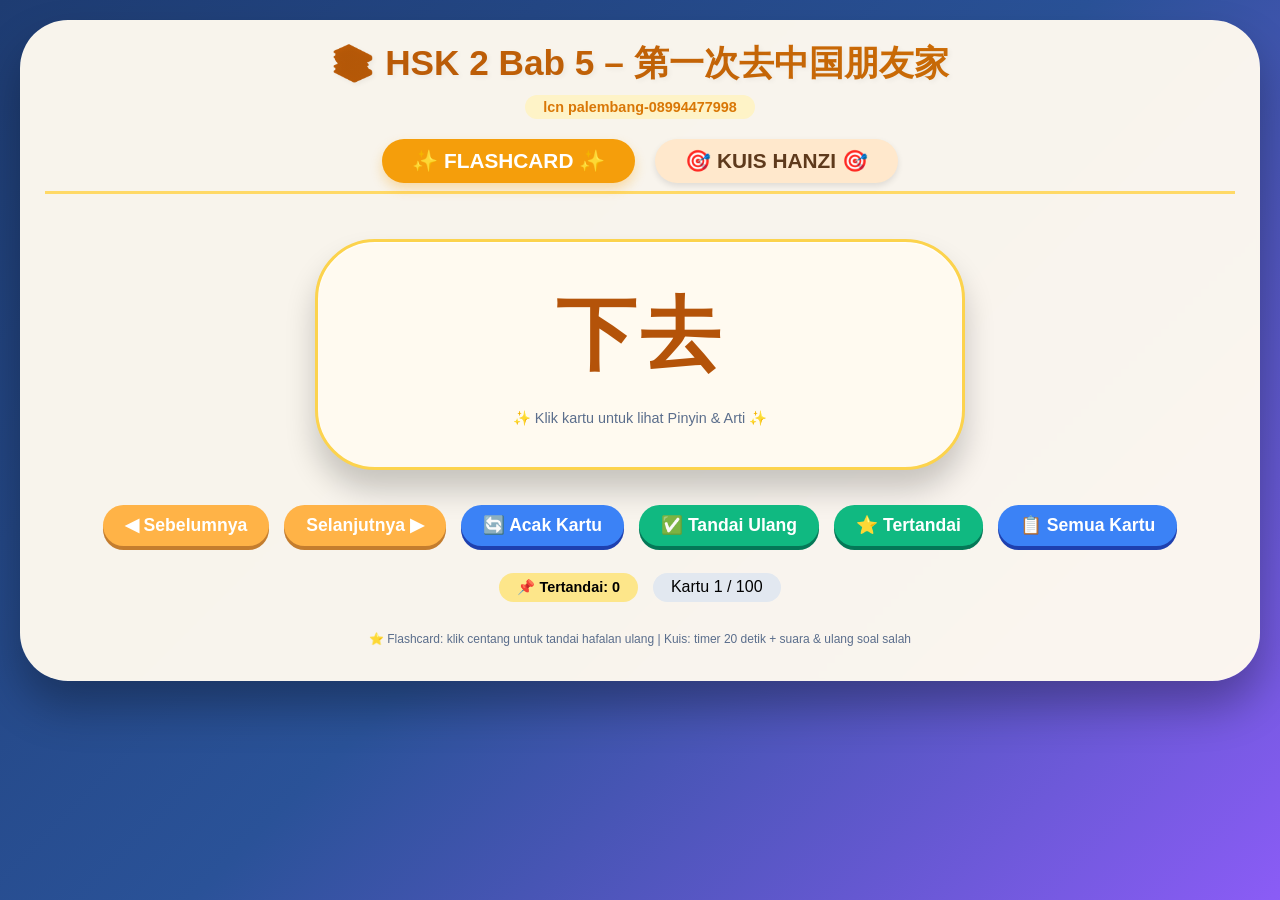
==== data/wo1/KOSAKATA BAB 05.html @ 463c8f55 "Add files via upload" ====
<!DOCTYPE html>
<html lang="id">
<head>
    <meta charset="UTF-8">
    <meta name="viewport" content="width=device-width, initial-scale=1.0, user-scalable=yes">
    <title>HSK 2 Bab 5 - Flashcard & Kuis Interaktif (100 Kosakata)</title>
    <style>
        * {
            margin: 0;
            padding: 0;
            box-sizing: border-box;
            user-select: none;
        }

        body {
            background: linear-gradient(135deg, #1e3c72 0%, #2a5298 50%, #8b5cf6 100%);
            font-family: 'Arial', 'Segoe UI', sans-serif;
            min-height: 100vh;
            padding: 20px;
        }

        .app-container {
            max-width: 1300px;
            margin: 0 auto;
            background: rgba(255, 250, 240, 0.97);
            border-radius: 48px;
            box-shadow: 0 25px 45px rgba(0,0,0,0.3);
            overflow: hidden;
            padding: 20px 25px 35px;
            backdrop-filter: blur(2px);
        }

        .title-section {
            text-align: center;
            margin-bottom: 20px;
        }
        h1 {
            font-size: 2.2rem;
            background: linear-gradient(120deg, #b45309, #d97706);
            background-clip: text;
            -webkit-background-clip: text;
            color: transparent;
            text-shadow: 2px 2px 5px rgba(0,0,0,0.05);
        }
        .watermark {
            font-size: 0.9rem;
            color: #d97706;
            font-weight: bold;
            background: #fef3c7;
            display: inline-block;
            padding: 4px 18px;
            border-radius: 40px;
            margin-top: 8px;
            font-family: 'Arial', sans-serif;
        }

        .tabs {
            display: flex;
            gap: 20px;
            justify-content: center;
            margin-bottom: 25px;
            border-bottom: 3px solid #ffd966;
            padding-bottom: 8px;
        }
        .tab-btn {
            background: #ffe8cc;
            border: none;
            font-size: 1.3rem;
            font-weight: bold;
            padding: 10px 30px;
            border-radius: 60px;
            cursor: pointer;
            transition: 0.2s;
            color: #5e3a1c;
            font-family: 'Arial', sans-serif;
            box-shadow: 0 3px 6px rgba(0,0,0,0.1);
        }
        .tab-btn.active {
            background: #f59e0b;
            color: white;
            box-shadow: 0 6px 12px rgba(245,158,11,0.3);
        }
        .tab-content {
            display: none;
            animation: fade 0.3s ease;
        }
        .tab-content.active {
            display: block;
        }
        @keyframes fade {
            from { opacity: 0; transform: translateY(8px);}
            to { opacity: 1; transform: translateY(0);}
        }

        /* FLASHCARD */
        .flashcard-area {
            display: flex;
            flex-direction: column;
            align-items: center;
        }
        .card {
            background: #fffaf0;
            border-radius: 60px;
            box-shadow: 0 20px 30px rgba(0,0,0,0.2), inset 0 1px 2px white;
            padding: 40px 25px;
            text-align: center;
            width: 100%;
            max-width: 650px;
            margin: 20px auto;
            cursor: pointer;
            transition: 0.2s;
            border: 3px solid #fcd34d;
        }
        .card:hover { transform: scale(1.02); background: #fff5e6; }
        .card-hanzi {
            font-family: 'Simsun', '宋体', 'Times New Roman', serif;
            font-size: 5rem;
            font-weight: 800;
            color: #b45309;
            letter-spacing: 4px;
            margin-bottom: 20px;
            word-break: break-word;
        }
        .card-pinyin {
            font-family: 'Times New Roman', Times, serif;
            font-size: 1.9rem;
            color: #2c5282;
            margin: 12px 0;
            font-weight: 500;
        }
        .card-arti {
            font-family: 'Arial', sans-serif;
            font-size: 1.5rem;
            background: #eef2ff;
            display: inline-block;
            padding: 8px 22px;
            border-radius: 50px;
            color: #1e293b;
        }
        .info-text {
            font-family: 'Arial', sans-serif;
            font-size: 0.9rem;
            margin-top: 12px;
            color: #5b6e8c;
        }
        .nav-buttons {
            display: flex;
            gap: 15px;
            justify-content: center;
            flex-wrap: wrap;
            margin: 15px 0;
        }
        button {
            background: #ffb347;
            border: none;
            padding: 10px 22px;
            font-size: 1.1rem;
            font-weight: bold;
            border-radius: 50px;
            cursor: pointer;
            font-family: 'Arial', sans-serif;
            transition: 0.1s;
            color: white;
            box-shadow: 0 4px 0 #c47d2e;
        }
        button:active {
            transform: translateY(2px);
            box-shadow: 0 1px 0 #c47d2e;
        }
        .shuffle-btn { background: #3b82f6; box-shadow: 0 4px 0 #1e40af; }
        .checklist-btn { background: #10b981; box-shadow: 0 4px 0 #047857; }
        .review-badge {
            margin-top: 12px;
            display: flex;
            gap: 15px;
            justify-content: center;
            flex-wrap: wrap;
        }
        .mark-info {
            background: #fde68a;
            padding: 6px 18px;
            border-radius: 40px;
            font-family: 'Arial', sans-serif;
            font-weight: bold;
            font-size: 0.9rem;
        }
        .counter {
            font-family: 'Arial', sans-serif;
            font-size: 1rem;
            background: #e2e8f0;
            padding: 5px 18px;
            border-radius: 30px;
            display: inline-block;
        }

        /* KUIS */
        .quiz-area { text-align: center; }
        .timer-bar {
            background: #fef9e3;
            padding: 10px 20px;
            border-radius: 60px;
            display: flex;
            align-items: center;
            gap: 15px;
            justify-content: space-between;
            flex-wrap: wrap;
            margin-bottom: 20px;
        }
        .timer-label { font-weight: bold; background: #facc15; padding: 5px 15px; border-radius: 40px; }
        .progress-container { flex: 2; background-color: #e2e8f0; border-radius: 30px; height: 18px; overflow: hidden; }
        .time-progress { width: 100%; height: 100%; background: linear-gradient(90deg, #10b981, #34d399); border-radius: 30px; transition: width 0.1s linear; }
        .time-warning { background: linear-gradient(90deg, #ef4444, #f97316); }
        .timer-digit { font-family: monospace; font-size: 1.6rem; font-weight: 800; background: #0f172a; color: #fef9c3; padding: 4px 18px; border-radius: 50px; min-width: 100px; }
        .quiz-question { background: #fffbeb; border-radius: 70px; padding: 25px; margin: 15px 0; box-shadow: 0 10px 15px rgba(0,0,0,0.1); }
        .quiz-arti { font-family: 'Arial', sans-serif; font-size: 2rem; font-weight: bold; color: #7b341e; background: #fed7aa; display: inline-block; padding: 10px 30px; border-radius: 60px; }
        .options-grid { display: grid; grid-template-columns: repeat(auto-fit, minmax(180px, 1fr)); gap: 18px; margin: 25px 0; }
        .quiz-option {
            font-family: 'Simsun', '宋体', serif;
            font-size: 1.5rem;
            font-weight: bold;
            background: linear-gradient(145deg, #fef9e3, #fff2df);
            border: 3px solid #fbbf24;
            border-radius: 70px;
            padding: 14px 8px;
            cursor: pointer;
            transition: 0.1s;
            text-align: center;
            color: #3b2b1f;
            box-shadow: 0 5px 0 #eab308;
        }
        .quiz-option:hover:not(:disabled) { transform: translateY(-2px); background: #fff0cc; }
        .quiz-option:active:not(:disabled) { transform: translateY(2px); box-shadow: 0 2px 0 #eab308; }
        .disabled-opt { opacity: 0.6; cursor: not-allowed; }
        .feedback { font-family: 'Arial', sans-serif; font-size: 1.2rem; padding: 12px; border-radius: 50px; margin: 15px 0; background: #f1f5f9; font-weight: bold; }
        .score-area { font-family: 'Arial', sans-serif; font-size: 1.2rem; background: #facc15; display: inline-block; padding: 6px 22px; border-radius: 40px; margin-bottom: 12px; }
        .quiz-buttons { display: flex; gap: 12px; justify-content: center; flex-wrap: wrap; }
        .next-quiz { background: #10b981; box-shadow: 0 4px 0 #047857; }
        .reset-quiz { background: #ef4444; box-shadow: 0 4px 0 #b91c1c; }
        .repeat-wrong { background: #8b5cf6; box-shadow: 0 4px 0 #5b21b6; }
        footer { text-align: center; margin-top: 30px; font-size: 0.75rem; color: #5b6e8c; }

        @media (max-width: 640px) {
            .card-hanzi { font-size: 3rem; }
            .quiz-arti { font-size: 1.4rem; }
            .quiz-option { font-size: 1.1rem; padding: 10px 5px; }
            .tab-btn { font-size: 1rem; padding: 6px 18px; }
        }
    </style>
</head>
<body>
<div class="app-container">
    <div class="title-section">
        <h1>📚 HSK 2 Bab 5 – 第一次去中国朋友家</h1>
        <div class="watermark">lcn palembang-08994477998</div>
    </div>

    <div class="tabs">
        <button class="tab-btn active" data-tab="flashcard">✨ FLASHCARD ✨</button>
        <button class="tab-btn" data-tab="quiz">🎯 KUIS HANZI 🎯</button>
    </div>

    <!-- FLASHCARD TAB -->
    <div id="flashcardTab" class="tab-content active">
        <div class="flashcard-area">
            <div class="card" id="flashcardCard">
                <div class="card-hanzi" id="cardHanzi">...</div>
                <div class="card-pinyin" id="cardPinyin" style="display: none;"></div>
                <div class="card-arti" id="cardArti" style="display: none;"></div>
                <div class="info-text">✨ Klik kartu untuk lihat Pinyin & Arti ✨</div>
            </div>
            <div class="nav-buttons">
                <button id="prevCardBtn">◀ Sebelumnya</button>
                <button id="nextCardBtn">Selanjutnya ▶</button>
                <button id="shuffleFlashBtn" class="shuffle-btn">🔄 Acak Kartu</button>
                <button id="markReviewBtn" class="checklist-btn">✅ Tandai Ulang</button>
                <button id="showMarkedBtn" class="checklist-btn">⭐ Tertandai</button>
                <button id="showAllFlashBtn" class="shuffle-btn">📋 Semua Kartu</button>
            </div>
            <div class="review-badge">
                <span class="mark-info" id="markedCountBadge">📌 Tertandai: 0</span>
                <span class="counter" id="flashCounter">Kartu 1 / 100</span>
            </div>
        </div>
    </div>

    <!-- KUIS TAB -->
    <div id="quizTab" class="tab-content">
        <div class="quiz-area">
            <div class="score-area">🏆 SKOR: <span id="quizScore">0</span> / <span id="totalQuizCount">100</span></div>
            <div class="timer-bar">
                <span class="timer-label">⏱ WAKTU</span>
                <div class="progress-container">
                    <div class="time-progress" id="timeProgress" style="width: 100%;"></div>
                </div>
                <span class="timer-digit" id="timerDisplay">20 detik</span>
            </div>
            <div class="quiz-question">
                <div class="quiz-arti" id="questionArti">Memperkenalkan</div>
            </div>
            <div class="options-grid" id="quizOptionsGrid"></div>
            <div class="feedback" id="quizFeedback">🌸 Pilih Hanzi yang sesuai dengan arti di atas 🌸</div>
            <div class="quiz-buttons">
                <button id="nextQuizBtn" class="next-quiz">▶ Soal Berikutnya</button>
                <button id="resetQuizBtn" class="reset-quiz">🔄 Mulai Baru</button>
                <button id="repeatWrongBtn" class="repeat-wrong">🔁 Ulangi Soal Salah</button>
            </div>
        </div>
    </div>
    <footer>⭐ Flashcard: klik centang untuk tandai hafalan ulang | Kuis: timer 20 detik + suara & ulang soal salah</footer>
</div>

<script>
    // ======================= DATA KOSAKATA (100 item dari file) =======================
    const vocabulary = [
        { hanzi: "下去", pinyin: "xiàqù", arti: "turun ke bawah" },
        { hanzi: "上来", pinyin: "shànglái", arti: "naik ke atas" },
        { hanzi: "进去", pinyin: "jìnqù", arti: "masuk ke dalam" },
        { hanzi: "出来", pinyin: "chūlái", arti: "keluar" },
        { hanzi: "过来", pinyin: "guòlái", arti: "datang ke sini" },
        { hanzi: "起来", pinyin: "qǐlái", arti: "bangun; berdiri" },
        { hanzi: "进来", pinyin: "jìnlái", arti: "masuk ke sini" },
        { hanzi: "下去 (等)", pinyin: "xiàqù", arti: "turun ke bawah (arah menjauh)" },
        { hanzi: "回去", pinyin: "huíqù", arti: "kembali ke sana" },
        { hanzi: "拿出来", pinyin: "ná chūlái", arti: "mengeluarkan (dari dalam)" },
        { hanzi: "送过来", pinyin: "sòng guòlái", arti: "mengirim ke sini" },
        { hanzi: "拿来", pinyin: "ná lái", arti: "membawa ke sini" },
        { hanzi: "送去", pinyin: "sòng qù", arti: "mengirim ke sana" },
        { hanzi: "买回来", pinyin: "mǎi huílái", arti: "membeli lalu kembali" },
        { hanzi: "走回去", pinyin: "zǒu huíqù", arti: "berjalan kembali ke sana" },
        { hanzi: "快", pinyin: "kuài", arti: "cepat" },
        { hanzi: "慢", pinyin: "màn", arti: "lambat" },
        { hanzi: "晚", pinyin: "wǎn", arti: "terlambat" },
        { hanzi: "时间", pinyin: "shíjiān", arti: "waktu" },
        { hanzi: "第一次", pinyin: "dì-yī cì", arti: "pertama kali" },
        { hanzi: "中国朋友", pinyin: "Zhōngguó péngyou", arti: "teman Tiongkok" },
        { hanzi: "男朋友", pinyin: "nánpéngyou", arti: "pacar laki-laki" },
        { hanzi: "女朋友", pinyin: "nǚpéngyou", arti: "pacar perempuan" },
        { hanzi: "家", pinyin: "jiā", arti: "rumah" },
        { hanzi: "楼下", pinyin: "lóuxià", arti: "bawah gedung" },
        { hanzi: "楼上", pinyin: "lóushàng", arti: "atas gedung" },
        { hanzi: "下面", pinyin: "xiàmiàn", arti: "di bawah" },
        { hanzi: "上面", pinyin: "shàngmiàn", arti: "di atas" },
        { hanzi: "外面", pinyin: "wàimiàn", arti: "di luar" },
        { hanzi: "里面", pinyin: "lǐmiàn", arti: "di dalam" },
        { hanzi: "前边", pinyin: "qiánbian", arti: "di depan" },
        { hanzi: "后边", pinyin: "hòubian", arti: "di belakang" },
        { hanzi: "等", pinyin: "děng", arti: "menunggu" },
        { hanzi: "已经", pinyin: "yǐjīng", arti: "sudah" },
        { hanzi: "还没", pinyin: "hái méi", arti: "masih belum" },
        { hanzi: "都……了", pinyin: "dōu...le", arti: "sudah (penekanan)" },
        { hanzi: "介绍", pinyin: "jièshào", arti: "memperkenalkan" },
        { hanzi: "爷爷", pinyin: "yéye", arti: "kakek" },
        { hanzi: "奶奶", pinyin: "nǎinai", arti: "nenek" },
        { hanzi: "孩子", pinyin: "háizi", arti: "anak" },
        { hanzi: "礼物", pinyin: "lǐwù", arti: "hadiah" },
        { hanzi: "准备", pinyin: "zhǔnbèi", arti: "menyiapkan" },
        { hanzi: "客气", pinyin: "kèqi", arti: "sungkan; sopan" },
        { hanzi: "奶茶", pinyin: "nǎichá", arti: "teh susu" },
        { hanzi: "跟", pinyin: "gēn", arti: "dengan; bersama" },
        { hanzi: "走", pinyin: "zǒu", arti: "berjalan" },
        { hanzi: "酒店", pinyin: "jiǔdiàn", arti: "hotel" },
        { hanzi: "商场", pinyin: "shāngchǎng", arti: "pusat perbelanjaan" },
        { hanzi: "超市", pinyin: "chāoshì", arti: "supermarket" },
        { hanzi: "书店", pinyin: "shūdiàn", arti: "toko buku" },
        { hanzi: "水果店", pinyin: "shuǐguǒ diàn", arti: "toko buah" },
        { hanzi: "奶茶店", pinyin: "nǎichá diàn", arti: "kedai teh susu" },
        { hanzi: "火车站", pinyin: "huǒchē zhàn", arti: "stasiun kereta" },
        { hanzi: "公交站", pinyin: "gōngjiāo zhàn", arti: "halte bus" },
        { hanzi: "请进", pinyin: "qǐng jìn", arti: "silakan masuk" },
        { hanzi: "等车", pinyin: "děng chē", arti: "menunggu bus" },
        { hanzi: "起床", pinyin: "qǐ chuáng", arti: "bangun tidur" },
        { hanzi: "做菜", pinyin: "zuò cài", arti: "memasak" },
        { hanzi: "洗水果", pinyin: "xǐ shuǐguǒ", arti: "mencuci buah" },
        { hanzi: "拿书", pinyin: "ná shū", arti: "mengambil buku" },
        { hanzi: "送礼物", pinyin: "sòng lǐwù", arti: "memberi hadiah" },
        { hanzi: "准备饭", pinyin: "zhǔnbèi fàn", arti: "menyiapkan makanan" },
        { hanzi: "好吃", pinyin: "hǎochī", arti: "enak (makanan)" },
        { hanzi: "好喝", pinyin: "hǎohē", arti: "enak (minuman)" },
        { hanzi: "好看", pinyin: "hǎokàn", arti: "bagus (penampilan)" },
        { hanzi: "漂亮", pinyin: "piàoliang", arti: "cantik" },
        { hanzi: "累", pinyin: "lèi", arti: "lelah" },
        { hanzi: "生病", pinyin: "shēngbìng", arti: "sakit" },
        { hanzi: "休息", pinyin: "xiūxi", arti: "istirahat" },
        { hanzi: "上班", pinyin: "shàngbān", arti: "pergi kerja" },
        { hanzi: "下班", pinyin: "xiàbān", arti: "pulang kerja" },
        { hanzi: "开车", pinyin: "kāichē", arti: "mengemudi" },
        { hanzi: "坐车", pinyin: "zuò chē", arti: "naik kendaraan" },
        { hanzi: "打车", pinyin: "dǎchē", arti: "naik taksi" },
        { hanzi: "坐公交车", pinyin: "zuò gōngjiāochē", arti: "naik bus" },
        { hanzi: "回来", pinyin: "huílai", arti: "kembali ke sini" },
        { hanzi: "回去", pinyin: "huíqù", arti: "kembali ke sana" },
        { hanzi: "过来", pinyin: "guòlái", arti: "datang ke sini" },
        { hanzi: "过去", pinyin: "guòqù", arti: "pergi ke sana" },
        { hanzi: "进来", pinyin: "jìnlái", arti: "masuk ke sini" },
        { hanzi: "进去", pinyin: "jìnqù", arti: "masuk ke sana" },
        { hanzi: "出来", pinyin: "chūlái", arti: "keluar ke sini" },
        { hanzi: "出去", pinyin: "chūqù", arti: "keluar ke sana" },
        { hanzi: "上来", pinyin: "shànglái", arti: "naik ke sini" },
        { hanzi: "上去", pinyin: "shàngqù", arti: "naik ke sana" },
        { hanzi: "下来", pinyin: "xiàlái", arti: "turun ke sini" },
        { hanzi: "下去", pinyin: "xiàqù", arti: "turun ke sana" },
        { hanzi: "起来", pinyin: "qǐlái", arti: "bangun; berdiri" },
        { hanzi: "走回", pinyin: "zǒu huí", arti: "berjalan kembali" },
        { hanzi: "拿出", pinyin: "ná chū", arti: "mengeluarkan" },
        { hanzi: "送给", pinyin: "sòng gěi", arti: "memberikan kepada" },
        { hanzi: "买给", pinyin: "mǎi gěi", arti: "membelikan untuk" },
        { hanzi: "为什么", pinyin: "wèishénme", arti: "mengapa" },
        { hanzi: "因为……所以", pinyin: "yīnwèi...suǒyǐ", arti: "karena...sehingga" },
        { hanzi: "都……了", pinyin: "dōu...le", arti: "sudah (penekanan)" },
        { hanzi: "别", pinyin: "bié", arti: "jangan" },
        { hanzi: "快点儿", pinyin: "kuài diǎnr", arti: "cepat sedikit" },
        { hanzi: "慢点儿", pinyin: "màn diǎnr", arti: "pelan sedikit" },
        { hanzi: "一会儿", pinyin: "yīhuìr", arti: "sebentar lagi" },
        { hanzi: "没事", pinyin: "méi shì", arti: "tidak apa-apa" }
    ];
    const TOTAL_VOCAB = vocabulary.length;

    // ========== FLASHCARD DENGAN CHECKLIST ==========
    let currentDisplayList = [...vocabulary];
    let currentFlashIndex = 0;
    let isFlipped = false;
    let markedIndices = new Set();

    function updateMarkedBadge() { document.getElementById("markedCountBadge").innerText = `📌 Tertandai: ${markedIndices.size}`; }
    function shuffleArray(arr) { for (let i = arr.length - 1; i > 0; i--) { const j = Math.floor(Math.random() * (i + 1)); [arr[i], arr[j]] = [arr[j], arr[i]]; } return arr; }
    function renderFlashcard() {
        if (currentDisplayList.length === 0) { document.getElementById("cardHanzi").innerText = "Tidak ada kartu"; return; }
        const item = currentDisplayList[currentFlashIndex];
        document.getElementById("cardHanzi").innerText = item.hanzi;
        const pinyinEl = document.getElementById("cardPinyin");
        const artiEl = document.getElementById("cardArti");
        if (!isFlipped) { pinyinEl.style.display = "none"; artiEl.style.display = "none"; }
        else { pinyinEl.style.display = "block"; artiEl.style.display = "inline-block"; pinyinEl.innerText = item.pinyin; artiEl.innerText = item.arti; }
        document.getElementById("flashCounter").innerText = `Kartu ${currentFlashIndex+1} / ${currentDisplayList.length}`;
    }
    function flipCard() { isFlipped = !isFlipped; renderFlashcard(); }
    function nextFlash() { if(currentDisplayList.length){ currentFlashIndex = (currentFlashIndex+1)%currentDisplayList.length; isFlipped=false; renderFlashcard(); } }
    function prevFlash() { if(currentDisplayList.length){ currentFlashIndex = (currentFlashIndex-1+currentDisplayList.length)%currentDisplayList.length; isFlipped=false; renderFlashcard(); } }
    function toggleMarkCurrent() {
        if(currentDisplayList.length===0) return;
        const currentVoc = currentDisplayList[currentFlashIndex];
        const origIdx = vocabulary.findIndex(v => v.hanzi === currentVoc.hanzi && v.pinyin === currentVoc.pinyin);
        if(origIdx !== -1){
            if(markedIndices.has(origIdx)) markedIndices.delete(origIdx);
            else markedIndices.add(origIdx);
            updateMarkedBadge();
            alert(markedIndices.has(origIdx) ? `✅ ${currentVoc.hanzi} ditandai ulang` : `❌ ${currentVoc.hanzi} dihapus dari tandai`);
        }
    }
    function showMarkedOnly() {
        const markedVoc = [];
        for(let idx of markedIndices) markedVoc.push(vocabulary[idx]);
        if(markedVoc.length===0){ alert("Belum ada kartu ditandai. Klik ✅ Tandai Ulang pada kartu."); return; }
        currentDisplayList = [...markedVoc];
        currentFlashIndex = 0; isFlipped=false; renderFlashcard();
    }
    function showAllFlash() { currentDisplayList = [...vocabulary]; currentFlashIndex=0; isFlipped=false; renderFlashcard(); }
    function shuffleFlash() { currentDisplayList = shuffleArray([...currentDisplayList]); currentFlashIndex=0; isFlipped=false; renderFlashcard(); }

    // ========== KUIS DENGAN TIMER, SUARA, ULANG SALAH ==========
    let audioCtx = null;
    function initAudio() { if(!audioCtx) audioCtx = new (window.AudioContext||window.webkitAudioContext)(); return audioCtx; }
    function playTone(freq, dur, vol=0.2) { let ctx=initAudio(); if(ctx.state==='suspended') ctx.resume().then(()=>_play(ctx,freq,dur,vol)).catch(e=>{}); else _play(ctx,freq,dur,vol); }
    function _play(ctx,freq,dur,vol){ let osc=ctx.createOscillator(), gain=ctx.createGain(); osc.connect(gain); gain.connect(ctx.destination); osc.frequency.value=freq; gain.gain.value=vol; osc.start(); gain.gain.exponentialRampToValueAtTime(0.0001, ctx.currentTime+dur); osc.stop(ctx.currentTime+dur); }
    function playCorrect() { playTone(880,0.12,0.25); setTimeout(()=>playTone(1100,0.2,0.25),130); setTimeout(()=>playTone(1320,0.25,0.2),280); }
    function playWrong() { let ctx=initAudio(); if(ctx.state==='suspended') ctx.resume().then(()=>_playWrong(ctx)).catch(e=>{}); else _playWrong(ctx); }
    function _playWrong(ctx){ let osc=ctx.createOscillator(), gain=ctx.createGain(); osc.connect(gain); gain.connect(ctx.destination); osc.frequency.value=220; gain.gain.value=0.35; osc.start(); let lfo=ctx.createOscillator(), lfoG=ctx.createGain(); lfo.connect(lfoG); lfoG.connect(gain.gain); lfo.frequency.value=18; lfoG.gain.value=0.25; lfo.start(); gain.gain.exponentialRampToValueAtTime(0.0001, ctx.currentTime+0.5); osc.stop(ctx.currentTime+0.5); lfo.stop(ctx.currentTime+0.5); }

    let quizQuestionsOrder = [];
    let currentQIndex = 0;
    let quizScore = 0;
    let quizAnswered = false;
    let timerInterval = null;
    let timeLeft = 20;
    let currentQuestionVocab = null;
    let currentOptions = [];
    let wrongIndices = [];
    let quizMode = "normal";
    let repeatList = [];

    const quizScoreSpan = document.getElementById("quizScore");
    const totalQuizSpan = document.getElementById("totalQuizCount");
    const questionArtiSpan = document.getElementById("questionArti");
    const optionsGrid = document.getElementById("quizOptionsGrid");
    const quizFeedback = document.getElementById("quizFeedback");
    const nextQuizBtn = document.getElementById("nextQuizBtn");
    const resetQuizBtn = document.getElementById("resetQuizBtn");
    const repeatWrongBtn = document.getElementById("repeatWrongBtn");
    const timeProgress = document.getElementById("timeProgress");
    const timerDisplaySpan = document.getElementById("timerDisplay");

    function stopTimer() { if(timerInterval) clearInterval(timerInterval); timerInterval=null; }
    function startTimer() {
        timeLeft=20; updateTimerUI();
        timerInterval = setInterval(()=>{
            if(quizAnswered) return;
            if(timeLeft<=1){ if(!quizAnswered) finishAnswer(false, true); }
            else { timeLeft--; updateTimerUI(); }
        },1000);
    }
    function updateTimerUI() {
        timerDisplaySpan.innerText = `${timeLeft} detik`;
        let percent = (timeLeft/20)*100;
        timeProgress.style.width=`${percent}%`;
        if(timeLeft<=5) timeProgress.classList.add("time-warning");
        else timeProgress.classList.remove("time-warning");
    }

    function generateOptions(correctHanzi, correctIdx) {
        let others = vocabulary.filter((_,i)=> i!==correctIdx).map(v=>v.hanzi);
        others = shuffleArray([...others]);
        let opts = [correctHanzi];
        for(let i=0; i<Math.min(3, others.length); i++) opts.push(others[i]);
        return shuffleArray(opts);
    }
    function renderQuizOptions() {
        optionsGrid.innerHTML = "";
        currentOptions.forEach(opt => {
            let btn = document.createElement("button");
            btn.className = "quiz-option";
            btn.innerText = opt;
            btn.style.fontFamily = "'Simsun', '宋体', serif";
            btn.addEventListener("click", () => checkAnswer(opt));
            optionsGrid.appendChild(btn);
        });
    }
    function enableOptions(enable) {
        document.querySelectorAll(".quiz-option").forEach(btn => {
            if(enable) { btn.disabled=false; btn.classList.remove("disabled-opt"); }
            else { btn.disabled=true; btn.classList.add("disabled-opt"); }
        });
    }
    function finishAnswer(isCorrect, isTimeout=false) {
        if(quizAnswered) return;
        quizAnswered=true;
        stopTimer();
        if(isCorrect) { playCorrect(); quizScore++; updateQuizUI(); quizFeedback.innerHTML="✅ BENAR! +1 poin ✅"; quizFeedback.style.background="#d1fae5"; }
        else { playWrong(); quizFeedback.innerHTML=`❌ SALAH! Hanzi benar: "${currentQuestionVocab.hanzi}" ❌`; quizFeedback.style.background="#fee2e2";
            if(quizMode==="normal" && !isTimeout) { let wrongIdx = quizQuestionsOrder[currentQIndex]; if(!wrongIndices.includes(wrongIdx)) wrongIndices.push(wrongIdx); } }
        enableOptions(false);
    }
    function checkAnswer(selected) { if(quizAnswered) return; let isCorrect = (selected === currentQuestionVocab.hanzi); finishAnswer(isCorrect, false); }
    function updateQuizUI() { quizScoreSpan.innerText = quizScore; totalQuizSpan.innerText = (quizMode==="repeat"? repeatList.length : TOTAL_VOCAB); }
    function loadQuizQuestion() {
        if(quizMode==="normal" && currentQIndex >= quizQuestionsOrder.length) { endQuiz(); return; }
        if(quizMode==="repeat" && currentQIndex >= repeatList.length) { endQuiz(); return; }
        let vocabIdx = (quizMode==="normal") ? quizQuestionsOrder[currentQIndex] : repeatList[currentQIndex];
        currentQuestionVocab = vocabulary[vocabIdx];
        questionArtiSpan.innerText = currentQuestionVocab.arti;
        currentOptions = generateOptions(currentQuestionVocab.hanzi, vocabIdx);
        renderQuizOptions();
        quizAnswered=false;
        enableOptions(true);
        quizFeedback.innerHTML = "🌸 Pilih Hanzi yang tepat! 🌸";
        quizFeedback.style.background="#f1f5f9";
        stopTimer(); startTimer();
    }
    function nextQuiz() {
        if(!quizAnswered && currentQIndex < (quizMode==="normal"?quizQuestionsOrder.length:repeatList.length)) {
            quizFeedback.innerHTML = "⚠️ Jawab dulu sebelum lanjut! ⚠️"; quizFeedback.style.background="#fef3c7";
            setTimeout(()=>{ if(!quizAnswered) quizFeedback.style.background="#f1f5f9"; },800);
            return;
        }
        currentQIndex++;
        if((quizMode==="normal" && currentQIndex<quizQuestionsOrder.length) || (quizMode==="repeat" && currentQIndex<repeatList.length))
            loadQuizQuestion();
        else endQuiz();
    }
    function endQuiz() {
        stopTimer(); enableOptions(false);
        if(quizMode==="normal"){
            if(wrongIndices.length>0) quizFeedback.innerHTML = `🎉 Selesai! Skor: ${quizScore}/${quizQuestionsOrder.length}. Kamu salah ${wrongIndices.length} soal. Tekan "Ulangi Soal Salah" untuk perbaiki. 🎉`;
            else quizFeedback.innerHTML = `🎉 SEMPURNA! Skor: ${quizScore}/${quizQuestionsOrder.length} 🎉`;
        } else {
            quizFeedback.innerHTML = `🔁 Latihan ulang selesai! Skor: ${quizScore}/${repeatList.length}. Tekan "Mulai Baru" untuk sesi baru. 🔁`;
        }
        questionArtiSpan.innerText = "✨ Kuis Selesai ✨";
        nextQuizBtn.disabled = true;
    }
    function resetQuiz() {
        stopTimer(); quizMode="normal"; wrongIndices=[];
        let indices = Array.from({length:TOTAL_VOCAB}, (_,i)=>i);
        quizQuestionsOrder = shuffleArray([...indices]);
        currentQIndex=0; quizScore=0; quizAnswered=false;
        updateQuizUI(); loadQuizQuestion(); nextQuizBtn.disabled=false;
    }
    function repeatWrong() {
        if(wrongIndices.length===0){ quizFeedback.innerHTML="✨ Tidak ada soal salah! Kamu hebat ✨"; return; }
        stopTimer(); quizMode="repeat"; repeatList = [...wrongIndices];
        currentQIndex=0; quizScore=0; quizAnswered=false;
        updateQuizUI(); loadQuizQuestion(); nextQuizBtn.disabled=false;
        quizFeedback.innerHTML = "🔁 Mode Ulang Soal Salah. Kerjakan dengan baik! 🔁";
    }

    // ========== EVENT LISTENERS ==========
    document.getElementById("flashcardCard").addEventListener("click", flipCard);
    document.getElementById("prevCardBtn").addEventListener("click", prevFlash);
    document.getElementById("nextCardBtn").addEventListener("click", nextFlash);
    document.getElementById("shuffleFlashBtn").addEventListener("click", shuffleFlash);
    document.getElementById("markReviewBtn").addEventListener("click", toggleMarkCurrent);
    document.getElementById("showMarkedBtn").addEventListener("click", showMarkedOnly);
    document.getElementById("showAllFlashBtn").addEventListener("click", showAllFlash);
    nextQuizBtn.addEventListener("click", nextQuiz);
    resetQuizBtn.addEventListener("click", resetQuiz);
    repeatWrongBtn.addEventListener("click", repeatWrong);

    // Tab switching
    document.querySelectorAll(".tab-btn").forEach(btn=>{
        btn.addEventListener("click",()=>{
            let tab = btn.getAttribute("data-tab");
            document.getElementById("flashcardTab").classList.toggle("active", tab==="flashcard");
            document.getElementById("quizTab").classList.toggle("active", tab==="quiz");
            document.querySelectorAll(".tab-btn").forEach(b=>b.classList.remove("active"));
            btn.classList.add("active");
        });
    });

    // Inisialisasi
    function init() {
        showAllFlash();
        updateMarkedBadge();
        resetQuiz();
        document.body.addEventListener("click", ()=>{
            if(audioCtx && audioCtx.state==='suspended') audioCtx.resume();
        }, {once:true});
    }
    init();
</script>
</body>
</html>
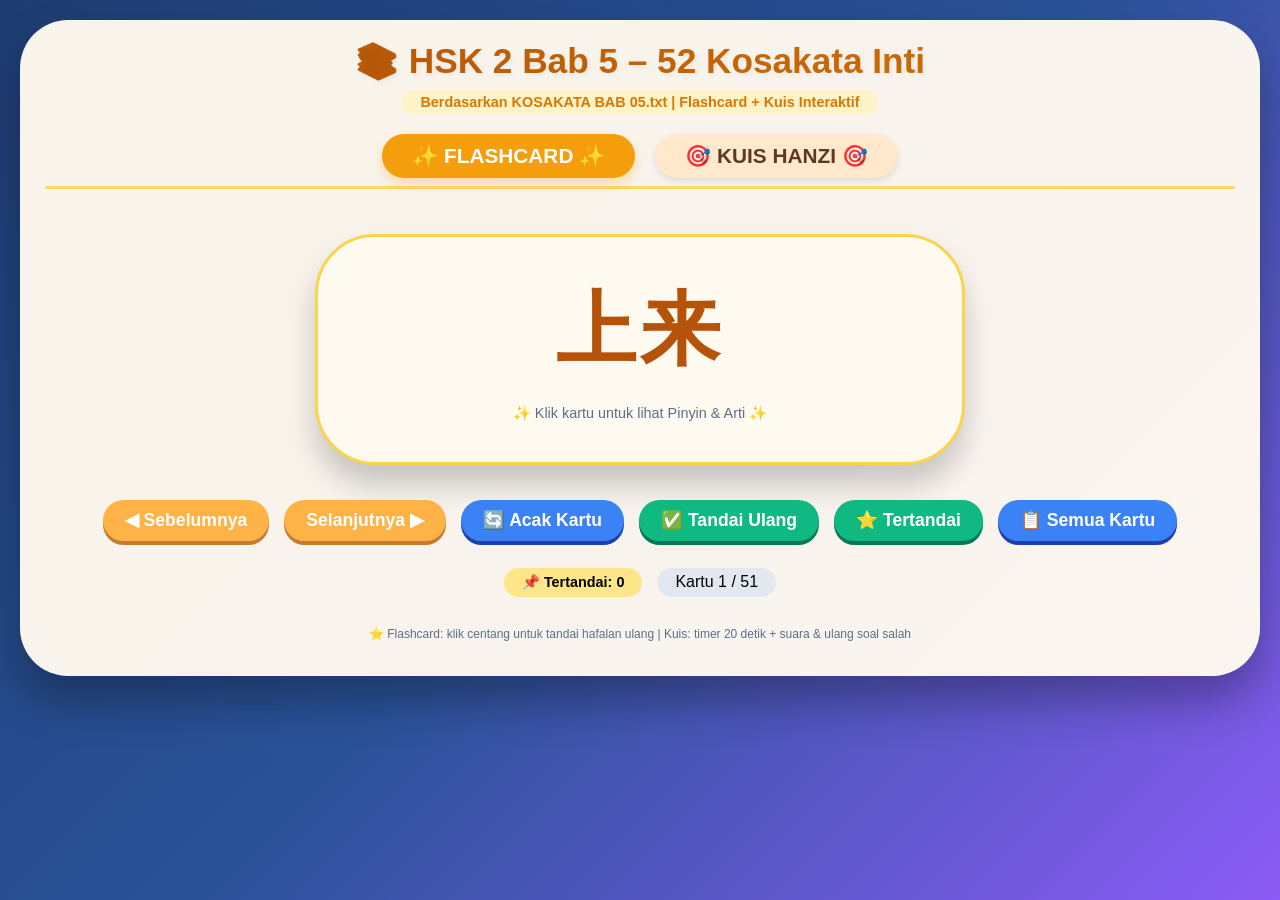
==== commit f6ab739a: "Add files via upload" ====
--- a/data/wo1/KOSAKATA BAB 05.html
+++ b/data/wo1/KOSAKATA BAB 05.html
@@ -3,7 +3,7 @@
 <head>
     <meta charset="UTF-8">
     <meta name="viewport" content="width=device-width, initial-scale=1.0, user-scalable=yes">
-    <title>HSK 2 Bab 5 - Flashcard & Kuis Interaktif (100 Kosakata)</title>
+    <title>HSK 2 Bab 5 - 52 Kosakata | Flashcard & Kuis Interaktif</title>
     <style>
         * {
             margin: 0;
@@ -250,8 +250,8 @@
 <body>
 <div class="app-container">
     <div class="title-section">
-        <h1>📚 HSK 2 Bab 5 – 第一次去中国朋友家</h1>
-        <div class="watermark">lcn palembang-08994477998</div>
+        <h1>📚 HSK 2 Bab 5 – 52 Kosakata Inti</h1>
+        <div class="watermark">Berdasarkan KOSAKATA BAB 05.txt | Flashcard + Kuis Interaktif</div>
     </div>
 
     <div class="tabs">
@@ -278,7 +278,7 @@
             </div>
             <div class="review-badge">
                 <span class="mark-info" id="markedCountBadge">📌 Tertandai: 0</span>
-                <span class="counter" id="flashCounter">Kartu 1 / 100</span>
+                <span class="counter" id="flashCounter">Kartu 1 / 52</span>
             </div>
         </div>
     </div>
@@ -286,7 +286,7 @@
     <!-- KUIS TAB -->
     <div id="quizTab" class="tab-content">
         <div class="quiz-area">
-            <div class="score-area">🏆 SKOR: <span id="quizScore">0</span> / <span id="totalQuizCount">100</span></div>
+            <div class="score-area">🏆 SKOR: <span id="quizScore">0</span> / <span id="totalQuizCount">52</span></div>
             <div class="timer-bar">
                 <span class="timer-label">⏱ WAKTU</span>
                 <div class="progress-container">
@@ -310,108 +310,59 @@
 </div>
 
 <script>
-    // ======================= DATA KOSAKATA (100 item dari file) =======================
+    // ======================= DATA KOSAKATA (52 item dari KOSAKATA BAB 05.txt) =======================
     const vocabulary = [
-        { hanzi: "下去", pinyin: "xiàqù", arti: "turun ke bawah" },
-        { hanzi: "上来", pinyin: "shànglái", arti: "naik ke atas" },
-        { hanzi: "进去", pinyin: "jìnqù", arti: "masuk ke dalam" },
-        { hanzi: "出来", pinyin: "chūlái", arti: "keluar" },
-        { hanzi: "过来", pinyin: "guòlái", arti: "datang ke sini" },
-        { hanzi: "起来", pinyin: "qǐlái", arti: "bangun; berdiri" },
-        { hanzi: "进来", pinyin: "jìnlái", arti: "masuk ke sini" },
-        { hanzi: "下去 (等)", pinyin: "xiàqù", arti: "turun ke bawah (arah menjauh)" },
-        { hanzi: "回去", pinyin: "huíqù", arti: "kembali ke sana" },
-        { hanzi: "拿出来", pinyin: "ná chūlái", arti: "mengeluarkan (dari dalam)" },
-        { hanzi: "送过来", pinyin: "sòng guòlái", arti: "mengirim ke sini" },
-        { hanzi: "拿来", pinyin: "ná lái", arti: "membawa ke sini" },
-        { hanzi: "送去", pinyin: "sòng qù", arti: "mengirim ke sana" },
-        { hanzi: "买回来", pinyin: "mǎi huílái", arti: "membeli lalu kembali" },
-        { hanzi: "走回去", pinyin: "zǒu huíqù", arti: "berjalan kembali ke sana" },
-        { hanzi: "快", pinyin: "kuài", arti: "cepat" },
-        { hanzi: "慢", pinyin: "màn", arti: "lambat" },
-        { hanzi: "晚", pinyin: "wǎn", arti: "terlambat" },
-        { hanzi: "时间", pinyin: "shíjiān", arti: "waktu" },
-        { hanzi: "第一次", pinyin: "dì-yī cì", arti: "pertama kali" },
-        { hanzi: "中国朋友", pinyin: "Zhōngguó péngyou", arti: "teman Tiongkok" },
-        { hanzi: "男朋友", pinyin: "nánpéngyou", arti: "pacar laki-laki" },
-        { hanzi: "女朋友", pinyin: "nǚpéngyou", arti: "pacar perempuan" },
-        { hanzi: "家", pinyin: "jiā", arti: "rumah" },
-        { hanzi: "楼下", pinyin: "lóuxià", arti: "bawah gedung" },
-        { hanzi: "楼上", pinyin: "lóushàng", arti: "atas gedung" },
-        { hanzi: "下面", pinyin: "xiàmiàn", arti: "di bawah" },
-        { hanzi: "上面", pinyin: "shàngmiàn", arti: "di atas" },
-        { hanzi: "外面", pinyin: "wàimiàn", arti: "di luar" },
-        { hanzi: "里面", pinyin: "lǐmiàn", arti: "di dalam" },
-        { hanzi: "前边", pinyin: "qiánbian", arti: "di depan" },
-        { hanzi: "后边", pinyin: "hòubian", arti: "di belakang" },
-        { hanzi: "等", pinyin: "děng", arti: "menunggu" },
-        { hanzi: "已经", pinyin: "yǐjīng", arti: "sudah" },
-        { hanzi: "还没", pinyin: "hái méi", arti: "masih belum" },
-        { hanzi: "都……了", pinyin: "dōu...le", arti: "sudah (penekanan)" },
-        { hanzi: "介绍", pinyin: "jièshào", arti: "memperkenalkan" },
-        { hanzi: "爷爷", pinyin: "yéye", arti: "kakek" },
-        { hanzi: "奶奶", pinyin: "nǎinai", arti: "nenek" },
-        { hanzi: "孩子", pinyin: "háizi", arti: "anak" },
-        { hanzi: "礼物", pinyin: "lǐwù", arti: "hadiah" },
-        { hanzi: "准备", pinyin: "zhǔnbèi", arti: "menyiapkan" },
-        { hanzi: "客气", pinyin: "kèqi", arti: "sungkan; sopan" },
-        { hanzi: "奶茶", pinyin: "nǎichá", arti: "teh susu" },
-        { hanzi: "跟", pinyin: "gēn", arti: "dengan; bersama" },
-        { hanzi: "走", pinyin: "zǒu", arti: "berjalan" },
-        { hanzi: "酒店", pinyin: "jiǔdiàn", arti: "hotel" },
-        { hanzi: "商场", pinyin: "shāngchǎng", arti: "pusat perbelanjaan" },
-        { hanzi: "超市", pinyin: "chāoshì", arti: "supermarket" },
-        { hanzi: "书店", pinyin: "shūdiàn", arti: "toko buku" },
-        { hanzi: "水果店", pinyin: "shuǐguǒ diàn", arti: "toko buah" },
-        { hanzi: "奶茶店", pinyin: "nǎichá diàn", arti: "kedai teh susu" },
-        { hanzi: "火车站", pinyin: "huǒchē zhàn", arti: "stasiun kereta" },
-        { hanzi: "公交站", pinyin: "gōngjiāo zhàn", arti: "halte bus" },
-        { hanzi: "请进", pinyin: "qǐng jìn", arti: "silakan masuk" },
-        { hanzi: "等车", pinyin: "děng chē", arti: "menunggu bus" },
-        { hanzi: "起床", pinyin: "qǐ chuáng", arti: "bangun tidur" },
-        { hanzi: "做菜", pinyin: "zuò cài", arti: "memasak" },
-        { hanzi: "洗水果", pinyin: "xǐ shuǐguǒ", arti: "mencuci buah" },
-        { hanzi: "拿书", pinyin: "ná shū", arti: "mengambil buku" },
-        { hanzi: "送礼物", pinyin: "sòng lǐwù", arti: "memberi hadiah" },
-        { hanzi: "准备饭", pinyin: "zhǔnbèi fàn", arti: "menyiapkan makanan" },
-        { hanzi: "好吃", pinyin: "hǎochī", arti: "enak (makanan)" },
-        { hanzi: "好喝", pinyin: "hǎohē", arti: "enak (minuman)" },
-        { hanzi: "好看", pinyin: "hǎokàn", arti: "bagus (penampilan)" },
-        { hanzi: "漂亮", pinyin: "piàoliang", arti: "cantik" },
-        { hanzi: "累", pinyin: "lèi", arti: "lelah" },
-        { hanzi: "生病", pinyin: "shēngbìng", arti: "sakit" },
-        { hanzi: "休息", pinyin: "xiūxi", arti: "istirahat" },
-        { hanzi: "上班", pinyin: "shàngbān", arti: "pergi kerja" },
-        { hanzi: "下班", pinyin: "xiàbān", arti: "pulang kerja" },
-        { hanzi: "开车", pinyin: "kāichē", arti: "mengemudi" },
-        { hanzi: "坐车", pinyin: "zuò chē", arti: "naik kendaraan" },
-        { hanzi: "打车", pinyin: "dǎchē", arti: "naik taksi" },
-        { hanzi: "坐公交车", pinyin: "zuò gōngjiāochē", arti: "naik bus" },
-        { hanzi: "回来", pinyin: "huílai", arti: "kembali ke sini" },
-        { hanzi: "回去", pinyin: "huíqù", arti: "kembali ke sana" },
-        { hanzi: "过来", pinyin: "guòlái", arti: "datang ke sini" },
-        { hanzi: "过去", pinyin: "guòqù", arti: "pergi ke sana" },
+        { hanzi: "上来", pinyin: "shànglái", arti: "naik ke sini" },
+        { hanzi: "上去", pinyin: "shàngqù", arti: "naik ke sana" },
+        { hanzi: "下来", pinyin: "xiàlái", arti: "turun ke sini" },
+        { hanzi: "下去", pinyin: "xiàqù", arti: "turun ke sana" },
         { hanzi: "进来", pinyin: "jìnlái", arti: "masuk ke sini" },
         { hanzi: "进去", pinyin: "jìnqù", arti: "masuk ke sana" },
         { hanzi: "出来", pinyin: "chūlái", arti: "keluar ke sini" },
         { hanzi: "出去", pinyin: "chūqù", arti: "keluar ke sana" },
-        { hanzi: "上来", pinyin: "shànglái", arti: "naik ke sini" },
-        { hanzi: "上去", pinyin: "shàngqù", arti: "naik ke sana" },
-        { hanzi: "下来", pinyin: "xiàlái", arti: "turun ke sini" },
-        { hanzi: "下去", pinyin: "xiàqù", arti: "turun ke sana" },
-        { hanzi: "起来", pinyin: "qǐlái", arti: "bangun; berdiri" },
-        { hanzi: "走回", pinyin: "zǒu huí", arti: "berjalan kembali" },
-        { hanzi: "拿出", pinyin: "ná chū", arti: "mengeluarkan" },
-        { hanzi: "送给", pinyin: "sòng gěi", arti: "memberikan kepada" },
-        { hanzi: "买给", pinyin: "mǎi gěi", arti: "membelikan untuk" },
-        { hanzi: "为什么", pinyin: "wèishénme", arti: "mengapa" },
-        { hanzi: "因为……所以", pinyin: "yīnwèi...suǒyǐ", arti: "karena...sehingga" },
-        { hanzi: "都……了", pinyin: "dōu...le", arti: "sudah (penekanan)" },
-        { hanzi: "别", pinyin: "bié", arti: "jangan" },
-        { hanzi: "快点儿", pinyin: "kuài diǎnr", arti: "cepat sedikit" },
-        { hanzi: "慢点儿", pinyin: "màn diǎnr", arti: "pelan sedikit" },
+        { hanzi: "回来", pinyin: "huílái", arti: "kembali ke sini" },
+        { hanzi: "回去", pinyin: "huíqù", arti: "kembali ke sana" },
+        { hanzi: "起来", pinyin: "qǐlái", arti: "bangun (tidur) / berdiri" },
+        { hanzi: "爷爷", pinyin: "yéye", arti: "kakek" },
+        { hanzi: "奶奶", pinyin: "nǎinai", arti: "nenek" },
+        { hanzi: "爸爸", pinyin: "bàba", arti: "ayah" },
+        { hanzi: "妈妈", pinyin: "māma", arti: "ibu" },
+        { hanzi: "孩子", pinyin: "háizi", arti: "anak" },
+        { hanzi: "家人", pinyin: "jiārén", arti: "anggota keluarga" },
+        { hanzi: "客人", pinyin: "kèrén", arti: "tamu" },
+        { hanzi: "朋友", pinyin: "péngyou", arti: "teman" },
+        { hanzi: "男朋友", pinyin: "nánpéngyou", arti: "pacar (laki-laki)" },
+        { hanzi: "礼物", pinyin: "lǐwù", arti: "hadiah" },
+        { hanzi: "奶茶", pinyin: "nǎichá", arti: "teh susu / bubble tea" },
+        { hanzi: "酒店", pinyin: "jiǔdiàn", arti: "hotel" },
+        { hanzi: "商店", pinyin: "shāngdiàn", arti: "toko" },
+        { hanzi: "公交车", pinyin: "gōngjiāochē", arti: "bus" },
+        { hanzi: "车站", pinyin: "chēzhàn", arti: "halte / stasiun" },
+        { hanzi: "菜", pinyin: "cài", arti: "sayur / masakan" },
+        { hanzi: "水果", pinyin: "shuǐguǒ", arti: "buah" },
+        { hanzi: "手机", pinyin: "shǒujī", arti: "ponsel" },
+        { hanzi: "准备", pinyin: "zhǔnbèi", arti: "mempersiapkan" },
+        { hanzi: "介绍", pinyin: "jièshào", arti: "memperkenalkan" },
+        { hanzi: "接", pinyin: "jiē", arti: "menjemput / menerima (telp)" },
+        { hanzi: "送", pinyin: "sòng", arti: "mengantar / memberi" },
+        { hanzi: "拿", pinyin: "ná", arti: "mengambil / membawa" },
+        { hanzi: "买", pinyin: "mǎi", arti: "membeli" },
+        { hanzi: "等", pinyin: "děng", arti: "menunggu" },
+        { hanzi: "走", pinyin: "zǒu", arti: "berjalan / pergi" },
+        { hanzi: "起床", pinyin: "qǐchuáng", arti: "bangun tidur" },
+        { hanzi: "吃饭", pinyin: "chīfàn", arti: "makan" },
+        { hanzi: "做菜", pinyin: "zuòcài", arti: "memasak" },
+        { hanzi: "回家", pinyin: "huíjiā", arti: "pulang ke rumah" },
+        { hanzi: "第一次", pinyin: "dì-yī cì", arti: "pertama kali" },
         { hanzi: "一会儿", pinyin: "yīhuìr", arti: "sebentar lagi" },
-        { hanzi: "没事", pinyin: "méi shì", arti: "tidak apa-apa" }
+        { hanzi: "快点儿", pinyin: "kuài diǎnr", arti: "cepatlah" },
+        { hanzi: "前", pinyin: "qián", arti: "sebelum (waktu)" },
+        { hanzi: "已经", pinyin: "yǐjīng", arti: "sudah" },
+        { hanzi: "还没", pinyin: "hái méi", arti: "masih belum" },
+        { hanzi: "没事", pinyin: "méishì", arti: "tidak apa-apa" },
+        { hanzi: "客气", pinyin: "kèqi", arti: "sungkan / sopan" },
+        { hanzi: "跟", pinyin: "gēn", arti: "dengan / ikut" },
+        { hanzi: "都...了", pinyin: "dōu...le", arti: "sudah (penekanan)" }
     ];
     const TOTAL_VOCAB = vocabulary.length;
 
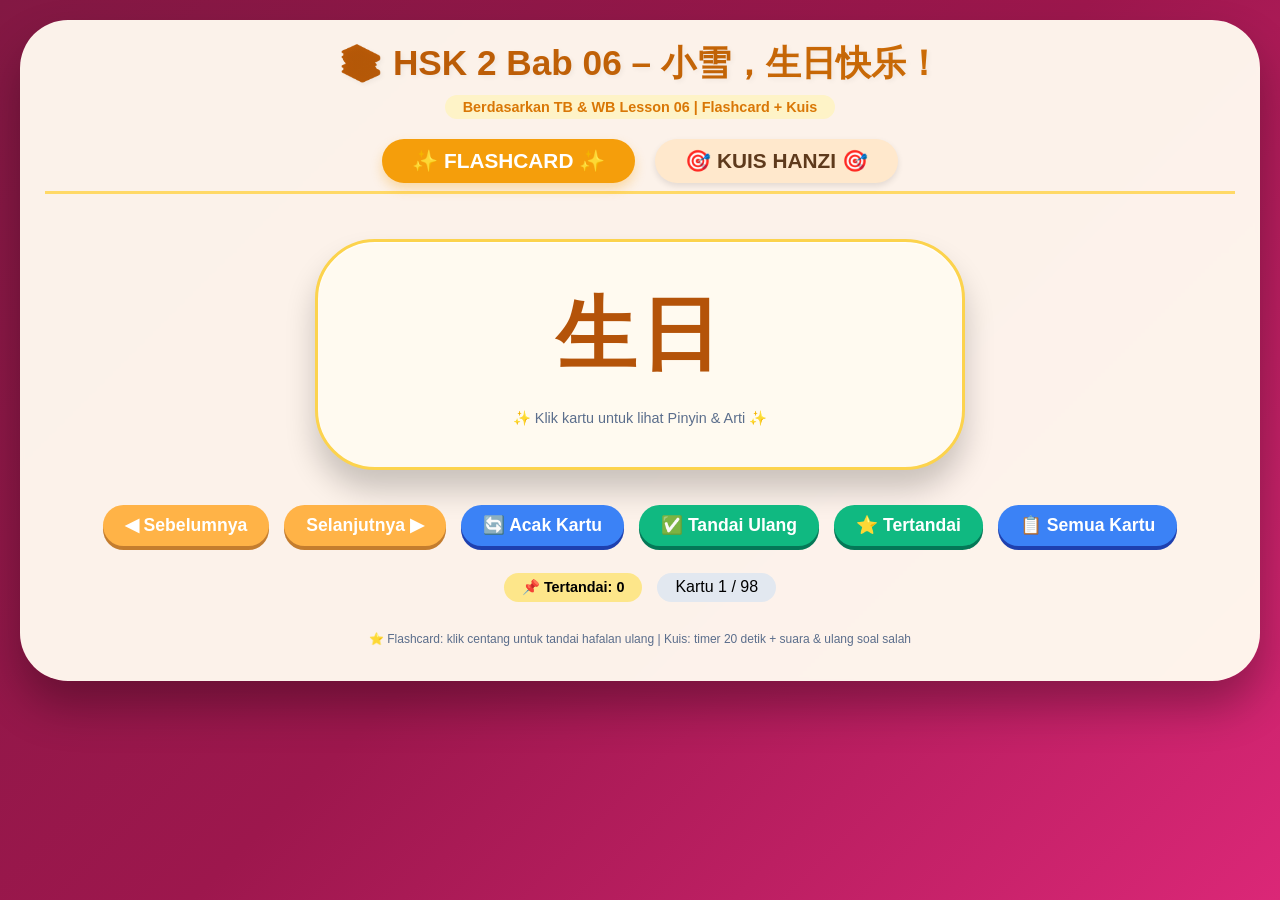
==== commit b2ac46d0: "Add files via upload" ====
--- a/data/wo1/KOSAKATA BAB 05.html
+++ b/data/wo1/KOSAKATA BAB 05.html
@@ -3,7 +3,7 @@
 <head>
     <meta charset="UTF-8">
     <meta name="viewport" content="width=device-width, initial-scale=1.0, user-scalable=yes">
-    <title>HSK 2 Bab 5 - 52 Kosakata | Flashcard & Kuis Interaktif</title>
+    <title>HSK 2 Bab 06 – 小雪，生日快乐！ | Flashcard & Kuis</title>
     <style>
         * {
             margin: 0;
@@ -13,7 +13,7 @@
         }
 
         body {
-            background: linear-gradient(135deg, #1e3c72 0%, #2a5298 50%, #8b5cf6 100%);
+            background: linear-gradient(135deg, #831843 0%, #9d174d 50%, #db2777 100%);
             font-family: 'Arial', 'Segoe UI', sans-serif;
             min-height: 100vh;
             padding: 20px;
@@ -92,7 +92,6 @@
             to { opacity: 1; transform: translateY(0);}
         }
 
-        /* FLASHCARD */
         .flashcard-area {
             display: flex;
             flex-direction: column;
@@ -193,7 +192,6 @@
             display: inline-block;
         }
 
-        /* KUIS */
         .quiz-area { text-align: center; }
         .timer-bar {
             background: #fef9e3;
@@ -250,8 +248,8 @@
 <body>
 <div class="app-container">
     <div class="title-section">
-        <h1>📚 HSK 2 Bab 5 – 52 Kosakata Inti</h1>
-        <div class="watermark">Berdasarkan KOSAKATA BAB 05.txt | Flashcard + Kuis Interaktif</div>
+        <h1>📚 HSK 2 Bab 06 – 小雪，生日快乐！</h1>
+        <div class="watermark">Berdasarkan TB & WB Lesson 06 | Flashcard + Kuis</div>
     </div>
 
     <div class="tabs">
@@ -259,7 +257,7 @@
         <button class="tab-btn" data-tab="quiz">🎯 KUIS HANZI 🎯</button>
     </div>
 
-    <!-- FLASHCARD TAB -->
+    <!-- FLASHCARD -->
     <div id="flashcardTab" class="tab-content active">
         <div class="flashcard-area">
             <div class="card" id="flashcardCard">
@@ -278,15 +276,15 @@
             </div>
             <div class="review-badge">
                 <span class="mark-info" id="markedCountBadge">📌 Tertandai: 0</span>
-                <span class="counter" id="flashCounter">Kartu 1 / 52</span>
+                <span class="counter" id="flashCounter">Kartu 1 / 60</span>
             </div>
         </div>
     </div>
 
-    <!-- KUIS TAB -->
+    <!-- KUIS -->
     <div id="quizTab" class="tab-content">
         <div class="quiz-area">
-            <div class="score-area">🏆 SKOR: <span id="quizScore">0</span> / <span id="totalQuizCount">52</span></div>
+            <div class="score-area">🏆 SKOR: <span id="quizScore">0</span> / <span id="totalQuizCount">60</span></div>
             <div class="timer-bar">
                 <span class="timer-label">⏱ WAKTU</span>
                 <div class="progress-container">
@@ -310,63 +308,122 @@
 </div>
 
 <script>
-    // ======================= DATA KOSAKATA (52 item dari KOSAKATA BAB 05.txt) =======================
+    // ======================= KOSAKATA BAB 06 =======================
+    // Diambil dari file KOSAKATA BAB 06.txt
     const vocabulary = [
-        { hanzi: "上来", pinyin: "shànglái", arti: "naik ke sini" },
-        { hanzi: "上去", pinyin: "shàngqù", arti: "naik ke sana" },
-        { hanzi: "下来", pinyin: "xiàlái", arti: "turun ke sini" },
-        { hanzi: "下去", pinyin: "xiàqù", arti: "turun ke sana" },
-        { hanzi: "进来", pinyin: "jìnlái", arti: "masuk ke sini" },
-        { hanzi: "进去", pinyin: "jìnqù", arti: "masuk ke sana" },
-        { hanzi: "出来", pinyin: "chūlái", arti: "keluar ke sini" },
-        { hanzi: "出去", pinyin: "chūqù", arti: "keluar ke sana" },
-        { hanzi: "回来", pinyin: "huílái", arti: "kembali ke sini" },
-        { hanzi: "回去", pinyin: "huíqù", arti: "kembali ke sana" },
-        { hanzi: "起来", pinyin: "qǐlái", arti: "bangun (tidur) / berdiri" },
+        // ====== KATA BENDA ======
+        { hanzi: "生日", pinyin: "shēngrì", arti: "ulang tahun" },
+        { hanzi: "女儿", pinyin: "nǚ'ér", arti: "anak perempuan" },
+        { hanzi: "礼物", pinyin: "lǐwù", arti: "hadiah" },
+        { hanzi: "画笔", pinyin: "huàbǐ", arti: "kuas / pensil warna / alat gambar" },
+        { hanzi: "蛋糕", pinyin: "dàngāo", arti: "kue ulang tahun" },
+        { hanzi: "狗", pinyin: "gǒu", arti: "anjing" },
+        { hanzi: "猫", pinyin: "māo", arti: "kucing" },
+        { hanzi: "面条儿", pinyin: "miàntiáor", arti: "mie (panjang)" },
+        { hanzi: "床", pinyin: "chuáng", arti: "tempat tidur" },
+        { hanzi: "颜色", pinyin: "yánsè", arti: "warna" },
+        { hanzi: "肉", pinyin: "ròu", arti: "daging" },
+        { hanzi: "鱼", pinyin: "yú", arti: "ikan" },
+        { hanzi: "鸡", pinyin: "jī", arti: "ayam" },
+        { hanzi: "饭店", pinyin: "fàndiàn", arti: "restoran" },
+        { hanzi: "酒店", pinyin: "jiǔdiàn", arti: "hotel" },
+        { hanzi: "衣服", pinyin: "yīfu", arti: "pakaian" },
+        { hanzi: "电脑", pinyin: "diànnǎo", arti: "komputer" },
+        { hanzi: "面包", pinyin: "miànbāo", arti: "roti" },
+        { hanzi: "苹果", pinyin: "píngguǒ", arti: "apel" },
+        { hanzi: "家", pinyin: "jiā", arti: "rumah / keluarga" },
+        { hanzi: "弟弟", pinyin: "dìdi", arti: "adik laki-laki" },
+        { hanzi: "爸爸", pinyin: "bàba", arti: "ayah" },
+        { hanzi: "妈妈", pinyin: "māma", arti: "ibu" },
         { hanzi: "爷爷", pinyin: "yéye", arti: "kakek" },
         { hanzi: "奶奶", pinyin: "nǎinai", arti: "nenek" },
-        { hanzi: "爸爸", pinyin: "bàba", arti: "ayah" },
-        { hanzi: "妈妈", pinyin: "māma", arti: "ibu" },
-        { hanzi: "孩子", pinyin: "háizi", arti: "anak" },
-        { hanzi: "家人", pinyin: "jiārén", arti: "anggota keluarga" },
-        { hanzi: "客人", pinyin: "kèrén", arti: "tamu" },
+        { hanzi: "老师", pinyin: "lǎoshī", arti: "guru" },
+        { hanzi: "同学", pinyin: "tóngxué", arti: "teman sekelas" },
         { hanzi: "朋友", pinyin: "péngyou", arti: "teman" },
-        { hanzi: "男朋友", pinyin: "nánpéngyou", arti: "pacar (laki-laki)" },
-        { hanzi: "礼物", pinyin: "lǐwù", arti: "hadiah" },
-        { hanzi: "奶茶", pinyin: "nǎichá", arti: "teh susu / bubble tea" },
-        { hanzi: "酒店", pinyin: "jiǔdiàn", arti: "hotel" },
-        { hanzi: "商店", pinyin: "shāngdiàn", arti: "toko" },
-        { hanzi: "公交车", pinyin: "gōngjiāochē", arti: "bus" },
-        { hanzi: "车站", pinyin: "chēzhàn", arti: "halte / stasiun" },
-        { hanzi: "菜", pinyin: "cài", arti: "sayur / masakan" },
-        { hanzi: "水果", pinyin: "shuǐguǒ", arti: "buah" },
-        { hanzi: "手机", pinyin: "shǒujī", arti: "ponsel" },
+
+        // ====== KATA KERJA ======
+        { hanzi: "画画", pinyin: "huà huà", arti: "menggambar / melukis" },
+        { hanzi: "画", pinyin: "huà", arti: "menggambar / lukisan" },
+        { hanzi: "打开", pinyin: "dǎkāi", arti: "membuka (kemasan, pintu, dll.)" },
+        { hanzi: "忘", pinyin: "wàng", arti: "lupa" },
+        { hanzi: "过生日", pinyin: "guò shēngrì", arti: "merayakan ulang tahun" },
         { hanzi: "准备", pinyin: "zhǔnbèi", arti: "mempersiapkan" },
-        { hanzi: "介绍", pinyin: "jièshào", arti: "memperkenalkan" },
-        { hanzi: "接", pinyin: "jiē", arti: "menjemput / menerima (telp)" },
-        { hanzi: "送", pinyin: "sòng", arti: "mengantar / memberi" },
-        { hanzi: "拿", pinyin: "ná", arti: "mengambil / membawa" },
+        { hanzi: "叫", pinyin: "jiào", arti: "memanggil / menyebut" },
+        { hanzi: "起床", pinyin: "qǐchuáng", arti: "bangun tidur" },
+        { hanzi: "睡觉", pinyin: "shuìjiào", arti: "tidur" },
+        { hanzi: "休息", pinyin: "xiūxi", arti: "istirahat" },
+        { hanzi: "上班", pinyin: "shàngbān", arti: "pergi bekerja / masuk kerja" },
+        { hanzi: "下班", pinyin: "xiàbān", arti: "pulang kerja" },
+        { hanzi: "吃", pinyin: "chī", arti: "makan" },
+        { hanzi: "喝", pinyin: "hē", arti: "minum" },
+        { hanzi: "做", pinyin: "zuò", arti: "membuat / melakukan" },
         { hanzi: "买", pinyin: "mǎi", arti: "membeli" },
-        { hanzi: "等", pinyin: "děng", arti: "menunggu" },
-        { hanzi: "走", pinyin: "zǒu", arti: "berjalan / pergi" },
-        { hanzi: "起床", pinyin: "qǐchuáng", arti: "bangun tidur" },
-        { hanzi: "吃饭", pinyin: "chīfàn", arti: "makan" },
-        { hanzi: "做菜", pinyin: "zuòcài", arti: "memasak" },
-        { hanzi: "回家", pinyin: "huíjiā", arti: "pulang ke rumah" },
-        { hanzi: "第一次", pinyin: "dì-yī cì", arti: "pertama kali" },
-        { hanzi: "一会儿", pinyin: "yīhuìr", arti: "sebentar lagi" },
-        { hanzi: "快点儿", pinyin: "kuài diǎnr", arti: "cepatlah" },
-        { hanzi: "前", pinyin: "qián", arti: "sebelum (waktu)" },
+        { hanzi: "卖", pinyin: "mài", arti: "menjual" },
+        { hanzi: "送", pinyin: "sòng", arti: "memberikan (hadiah) / mengantar" },
+        { hanzi: "玩", pinyin: "wán", arti: "bermain" },
+        { hanzi: "看电影", pinyin: "kàn diànyǐng", arti: "menonton film" },
+
+        // ====== KATA SIFAT ======
+        { hanzi: "大", pinyin: "dà", arti: "besar" },
+        { hanzi: "小", pinyin: "xiǎo", arti: "kecil" },
+        { hanzi: "长", pinyin: "cháng", arti: "panjang" },
+        { hanzi: "快乐", pinyin: "kuàilè", arti: "bahagia" },
+        { hanzi: "舒服", pinyin: "shūfu", arti: "nyaman" },
+        { hanzi: "高兴", pinyin: "gāoxìng", arti: "senang" },
+        { hanzi: "漂亮", pinyin: "piàoliang", arti: "cantik" },
+        { hanzi: "好吃", pinyin: "hǎochī", arti: "enak (makanan)" },
+        { hanzi: "好喝", pinyin: "hǎohē", arti: "enak (minuman)" },
+        { hanzi: "好看", pinyin: "hǎokàn", arti: "bagus (pandangan)" },
+        { hanzi: "忙", pinyin: "máng", arti: "sibuk" },
+        { hanzi: "累", pinyin: "lèi", arti: "lelah" },
+
+        // ====== PARTIKEL & KATA KETERANGAN ======
+        { hanzi: "地", pinyin: "de", arti: "Partikel struktural (cara melakukan aksi)" },
+        { hanzi: "什么的", pinyin: "shénme de", arti: "dan sebagainya / dan lain-lain" },
+        { hanzi: "就", pinyin: "jiù", arti: "maka / segera" },
+        { hanzi: "还", pinyin: "hái", arti: "masih / bahkan / juga" },
+        { hanzi: "也", pinyin: "yě", arti: "juga" },
+        { hanzi: "都", pinyin: "dōu", arti: "semuanya" },
+        { hanzi: "很", pinyin: "hěn", arti: "sangat" },
+        { hanzi: "太", pinyin: "tài", arti: "terlalu" },
+        { hanzi: "真", pinyin: "zhēn", arti: "sungguh" },
         { hanzi: "已经", pinyin: "yǐjīng", arti: "sudah" },
-        { hanzi: "还没", pinyin: "hái méi", arti: "masih belum" },
-        { hanzi: "没事", pinyin: "méishì", arti: "tidak apa-apa" },
-        { hanzi: "客气", pinyin: "kèqi", arti: "sungkan / sopan" },
-        { hanzi: "跟", pinyin: "gēn", arti: "dengan / ikut" },
-        { hanzi: "都...了", pinyin: "dōu...le", arti: "sudah (penekanan)" }
+        { hanzi: "早早地", pinyin: "zǎozǎo de", arti: "lebih awal" },
+        { hanzi: "慢慢地", pinyin: "mànmàn de", arti: "perlahan-lahan" },
+        { hanzi: "好好地", pinyin: "hǎohǎo de", arti: "dengan baik" },
+
+        // ====== KATA TANYA ======
+        { hanzi: "什么", pinyin: "shénme", arti: "apa" },
+        { hanzi: "哪儿", pinyin: "nǎr", arti: "di mana" },
+        { hanzi: "哪里", pinyin: "nǎlǐ", arti: "di mana" },
+        { hanzi: "谁", pinyin: "shéi", arti: "siapa" },
+        { hanzi: "怎么", pinyin: "zěnme", arti: "bagaimana (cara)" },
+        { hanzi: "怎么样", pinyin: "zěnmeyàng", arti: "bagaimana (keadaan)" },
+        { hanzi: "多少", pinyin: "duōshao", arti: "berapa (jumlah)" },
+        { hanzi: "几", pinyin: "jǐ", arti: "berapa (angka kecil)" },
+        { hanzi: "哪个", pinyin: "nǎge", arti: "yang mana" },
+
+        // ====== FRASA / UNGKAPAN ======
+        { hanzi: "生日快乐", pinyin: "shēngrì kuàilè", arti: "Selamat ulang tahun!" },
+        { hanzi: "明天就是女儿的生日了", pinyin: "míngtiān jiù shì nǚ'ér de shēngrì le", arti: "Besok sudah ulang tahun anak perempuan." },
+        { hanzi: "你不说，我还真忘了", pinyin: "nǐ bù shuō, wǒ hái zhēn wàng le", arti: "Kalau kamu tidak bilang, saya benar-benar lupa." },
+        { hanzi: "她喜欢画画", pinyin: "tā xǐhuān huà huà", arti: "Dia suka menggambar." },
+        { hanzi: "就送画笔吧", pinyin: "jiù sòng huàbǐ ba", arti: "Ya sudah, beri dia kuas gambar saja." },
+        { hanzi: "我再给她买个大大的蛋糕", pinyin: "wǒ zài gěi tā mǎi ge dàdà de dàngāo", arti: "Saya akan belikan dia kue yang besar sekali." },
+        { hanzi: "画我们的家", pinyin: "huà wǒmen de jiā", arti: "Gambarlah rumah kita." },
+        { hanzi: "有爸爸、妈妈、弟弟，还有黑色的狗、白色的猫什么的", pinyin: "yǒu bàba, māma, dìdi, hái yǒu hēisè de gǒu, báisè de māo shénme de", arti: "Ada ayah, ibu, adik, juga anjing hitam, kucing putih, dan lain-lain." },
+        { hanzi: "长长的面条儿，大大的蛋糕", pinyin: "chángcháng de miàntiáor, dàdà de dàngāo", arti: "Mie yang panjang, kue yang besar." },
+        { hanzi: "鱼啊肉啊什么的", pinyin: "yú a ròu a shénme de", arti: "Ikan, daging, dan lain-lain." },
+        { hanzi: "都是你喜欢吃的", pinyin: "dōu shì nǐ xǐhuān chī de", arti: "Semuanya adalah makanan kesukaanmu." },
+        { hanzi: "吃完饭我们还要出去玩呢", pinyin: "chīwán fàn wǒmen hái yào chūqù wán ne", arti: "Setelah makan, kami masih mau pergi bermain." },
+        { hanzi: "过生日就要吃好吃的，还要高高兴兴地玩", pinyin: "guò shēngrì jiù yào chī hǎochī de, hái yào gāogāoxìngxìng de wán", arti: "Merayakan ulang tahun harus makan enak, dan juga harus bermain dengan gembira." },
+        { hanzi: "她早早就上床了", pinyin: "tā zǎozǎo jiù shàng chuáng le", arti: "Dia cepat-cepat pergi ke tempat tidur." },
+        { hanzi: "舒舒服服地睡一觉", pinyin: "shūshūfúfú de shuì yī jiào", arti: "Tidur dengan nyaman sekali." },
+        { hanzi: "这是一天很忙、很累，但很快乐的一天", pinyin: "zhè shì yī tiān hěn máng, hěn lèi, dàn hěn kuàilè de yī tiān", arti: "Ini adalah hari yang sibuk, melelahkan, tetapi sangat membahagiakan." }
     ];
     const TOTAL_VOCAB = vocabulary.length;
 
-    // ========== FLASHCARD DENGAN CHECKLIST ==========
+    // ========== FLASHCARD ==========
     let currentDisplayList = [...vocabulary];
     let currentFlashIndex = 0;
     let isFlipped = false;
@@ -408,7 +465,7 @@
     function showAllFlash() { currentDisplayList = [...vocabulary]; currentFlashIndex=0; isFlipped=false; renderFlashcard(); }
     function shuffleFlash() { currentDisplayList = shuffleArray([...currentDisplayList]); currentFlashIndex=0; isFlipped=false; renderFlashcard(); }
 
-    // ========== KUIS DENGAN TIMER, SUARA, ULANG SALAH ==========
+    // ========== KUIS ==========
     let audioCtx = null;
     function initAudio() { if(!audioCtx) audioCtx = new (window.AudioContext||window.webkitAudioContext)(); return audioCtx; }
     function playTone(freq, dur, vol=0.2) { let ctx=initAudio(); if(ctx.state==='suspended') ctx.resume().then(()=>_play(ctx,freq,dur,vol)).catch(e=>{}); else _play(ctx,freq,dur,vol); }
